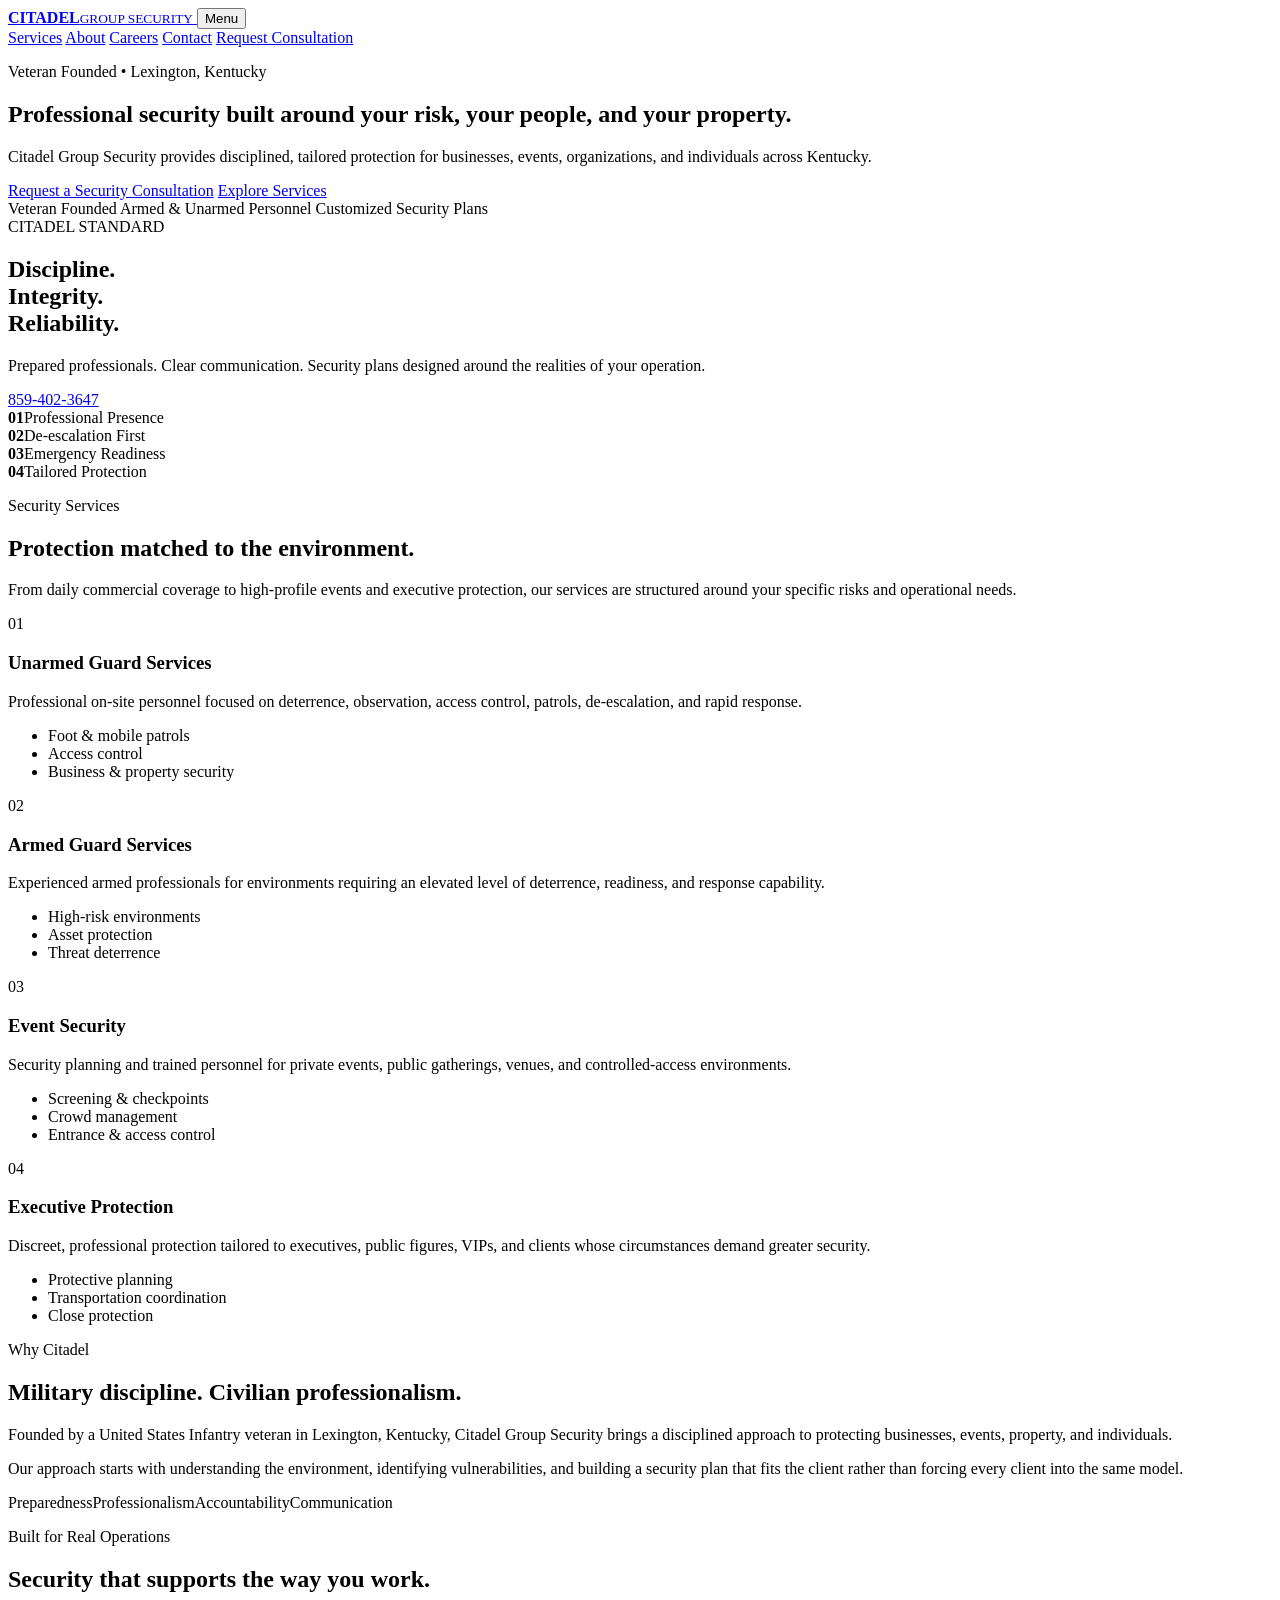
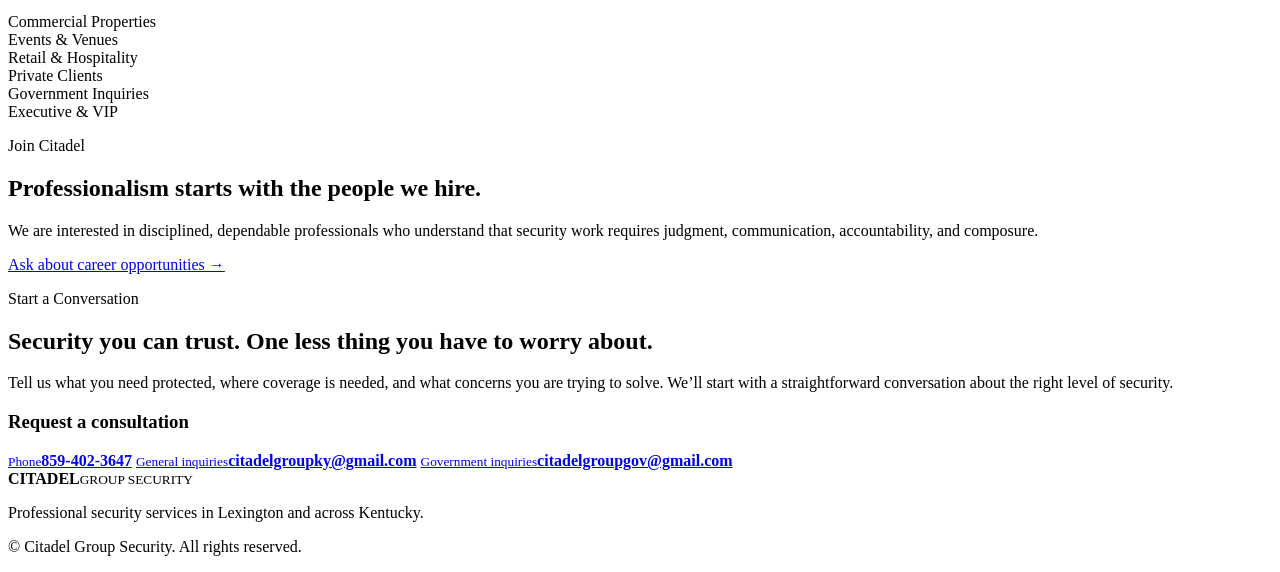
==== index.html @ 5fb5b5ce "Build initial Citadel Group KY homepage" ====
<!doctype html>
<html lang="en">
<head>
  <meta charset="utf-8">
  <meta name="viewport" content="width=device-width, initial-scale=1">
  <meta name="description" content="Citadel Group Security provides professional armed and unarmed security, event security, and executive protection in Lexington and across Kentucky.">
  <title>Citadel Group Security | Professional Security Services in Kentucky</title>
  <link rel="preconnect" href="https://fonts.googleapis.com">
  <link rel="preconnect" href="https://fonts.gstatic.com" crossorigin>
  <link href="https://fonts.googleapis.com/css2?family=Barlow:wght@300;400;500;600;700&family=Barlow+Condensed:wght@500;600;700&display=swap" rel="stylesheet">
  <link rel="stylesheet" href="styles.css">
</head>
<body>
  <header class="site-header" id="top">
    <div class="container header-inner">
      <a class="brand" href="#top" aria-label="Citadel Group Security home">
        <span class="brand-mark" aria-hidden="true"><span></span><span></span><span></span><span></span></span>
        <span class="brand-copy"><strong>CITADEL</strong><small>GROUP SECURITY</small></span>
      </a>
      <button class="menu-toggle" aria-expanded="false" aria-controls="site-nav">Menu</button>
      <nav class="site-nav" id="site-nav" aria-label="Primary navigation">
        <a href="#services">Services</a>
        <a href="#about">About</a>
        <a href="#careers">Careers</a>
        <a href="#contact">Contact</a>
        <a class="nav-cta" href="#consultation">Request Consultation</a>
      </nav>
    </div>
  </header>

  <main>
    <section class="hero">
      <div class="hero-glow"></div>
      <div class="container hero-grid">
        <div class="hero-copy">
          <p class="eyebrow">Veteran Founded • Lexington, Kentucky</p>
          <h1>Professional security built around your risk, your people, and your property.</h1>
          <p class="hero-lead">Citadel Group Security provides disciplined, tailored protection for businesses, events, organizations, and individuals across Kentucky.</p>
          <div class="hero-actions">
            <a class="button button-primary" href="#consultation">Request a Security Consultation</a>
            <a class="button button-secondary" href="#services">Explore Services</a>
          </div>
          <div class="hero-trust" aria-label="Key company qualities">
            <span>Veteran Founded</span>
            <span>Armed &amp; Unarmed Personnel</span>
            <span>Customized Security Plans</span>
          </div>
        </div>
        <aside class="hero-panel" aria-label="Citadel security principles">
          <div class="panel-kicker">CITADEL STANDARD</div>
          <h2>Discipline.<br>Integrity.<br>Reliability.</h2>
          <p>Prepared professionals. Clear communication. Security plans designed around the realities of your operation.</p>
          <a href="tel:+18594023647">859-402-3647</a>
        </aside>
      </div>
    </section>

    <section class="trust-bar" aria-label="Service highlights">
      <div class="container trust-grid">
        <div><strong>01</strong><span>Professional Presence</span></div>
        <div><strong>02</strong><span>De-escalation First</span></div>
        <div><strong>03</strong><span>Emergency Readiness</span></div>
        <div><strong>04</strong><span>Tailored Protection</span></div>
      </div>
    </section>

    <section class="section" id="services">
      <div class="container">
        <div class="section-heading">
          <div><p class="eyebrow">Security Services</p><h2>Protection matched to the environment.</h2></div>
          <p>From daily commercial coverage to high-profile events and executive protection, our services are structured around your specific risks and operational needs.</p>
        </div>
        <div class="service-grid">
          <article class="service-card">
            <span class="service-number">01</span>
            <h3>Unarmed Guard Services</h3>
            <p>Professional on-site personnel focused on deterrence, observation, access control, patrols, de-escalation, and rapid response.</p>
            <ul><li>Foot &amp; mobile patrols</li><li>Access control</li><li>Business &amp; property security</li></ul>
          </article>
          <article class="service-card">
            <span class="service-number">02</span>
            <h3>Armed Guard Services</h3>
            <p>Experienced armed professionals for environments requiring an elevated level of deterrence, readiness, and response capability.</p>
            <ul><li>High-risk environments</li><li>Asset protection</li><li>Threat deterrence</li></ul>
          </article>
          <article class="service-card">
            <span class="service-number">03</span>
            <h3>Event Security</h3>
            <p>Security planning and trained personnel for private events, public gatherings, venues, and controlled-access environments.</p>
            <ul><li>Screening &amp; checkpoints</li><li>Crowd management</li><li>Entrance &amp; access control</li></ul>
          </article>
          <article class="service-card">
            <span class="service-number">04</span>
            <h3>Executive Protection</h3>
            <p>Discreet, professional protection tailored to executives, public figures, VIPs, and clients whose circumstances demand greater security.</p>
            <ul><li>Protective planning</li><li>Transportation coordination</li><li>Close protection</li></ul>
          </article>
        </div>
      </div>
    </section>

    <section class="section section-dark" id="about">
      <div class="container about-grid">
        <div>
          <p class="eyebrow">Why Citadel</p>
          <h2>Military discipline. Civilian professionalism.</h2>
        </div>
        <div class="about-copy">
          <p>Founded by a United States Infantry veteran in Lexington, Kentucky, Citadel Group Security brings a disciplined approach to protecting businesses, events, property, and individuals.</p>
          <p>Our approach starts with understanding the environment, identifying vulnerabilities, and building a security plan that fits the client rather than forcing every client into the same model.</p>
          <div class="principles">
            <span>Preparedness</span><span>Professionalism</span><span>Accountability</span><span>Communication</span>
          </div>
        </div>
      </div>
    </section>

    <section class="section" id="industries">
      <div class="container">
        <div class="section-heading compact">
          <div><p class="eyebrow">Built for Real Operations</p><h2>Security that supports the way you work.</h2></div>
        </div>
        <div class="industry-grid">
          <div>Commercial Properties</div><div>Events &amp; Venues</div><div>Retail &amp; Hospitality</div><div>Private Clients</div><div>Government Inquiries</div><div>Executive &amp; VIP</div>
        </div>
      </div>
    </section>

    <section class="section section-careers" id="careers">
      <div class="container split-panel">
        <div><p class="eyebrow">Join Citadel</p><h2>Professionalism starts with the people we hire.</h2></div>
        <div><p>We are interested in disciplined, dependable professionals who understand that security work requires judgment, communication, accountability, and composure.</p><a class="text-link" href="mailto:citadelgroupky@gmail.com?subject=Citadel%20Group%20Career%20Inquiry">Ask about career opportunities →</a></div>
      </div>
    </section>

    <section class="section consultation" id="consultation">
      <div class="container consultation-grid">
        <div>
          <p class="eyebrow">Start a Conversation</p>
          <h2>Security you can trust. One less thing you have to worry about.</h2>
          <p>Tell us what you need protected, where coverage is needed, and what concerns you are trying to solve. We’ll start with a straightforward conversation about the right level of security.</p>
        </div>
        <div class="contact-card" id="contact">
          <h3>Request a consultation</h3>
          <a href="tel:+18594023647"><small>Phone</small><strong>859-402-3647</strong></a>
          <a href="mailto:citadelgroupky@gmail.com"><small>General inquiries</small><strong>citadelgroupky@gmail.com</strong></a>
          <a href="mailto:citadelgroupgov@gmail.com"><small>Government inquiries</small><strong>citadelgroupgov@gmail.com</strong></a>
        </div>
      </div>
    </section>
  </main>

  <footer class="site-footer">
    <div class="container footer-grid">
      <div class="brand footer-brand">
        <span class="brand-mark" aria-hidden="true"><span></span><span></span><span></span><span></span></span>
        <span class="brand-copy"><strong>CITADEL</strong><small>GROUP SECURITY</small></span>
      </div>
      <p>Professional security services in Lexington and across Kentucky.</p>
      <p>© <span id="year"></span> Citadel Group Security. All rights reserved.</p>
    </div>
  </footer>

  <script src="script.js"></script>
</body>
</html>
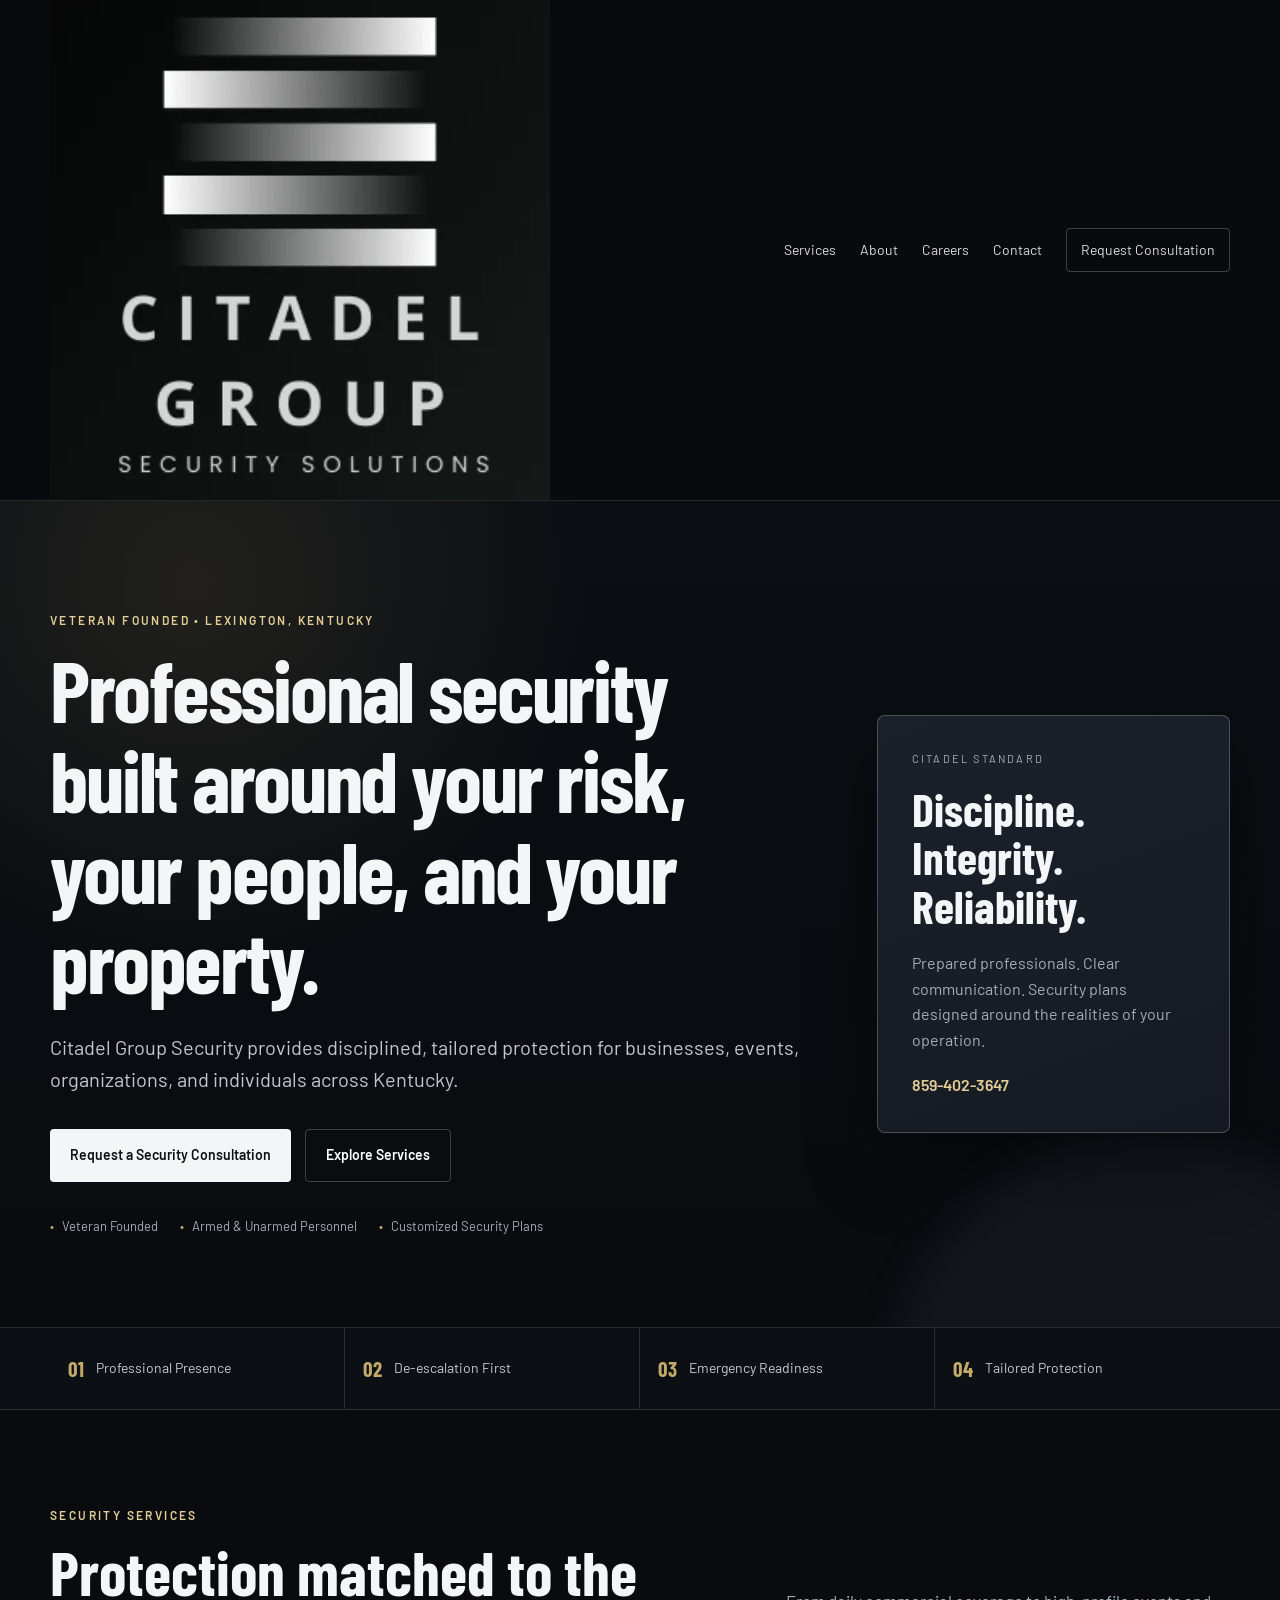
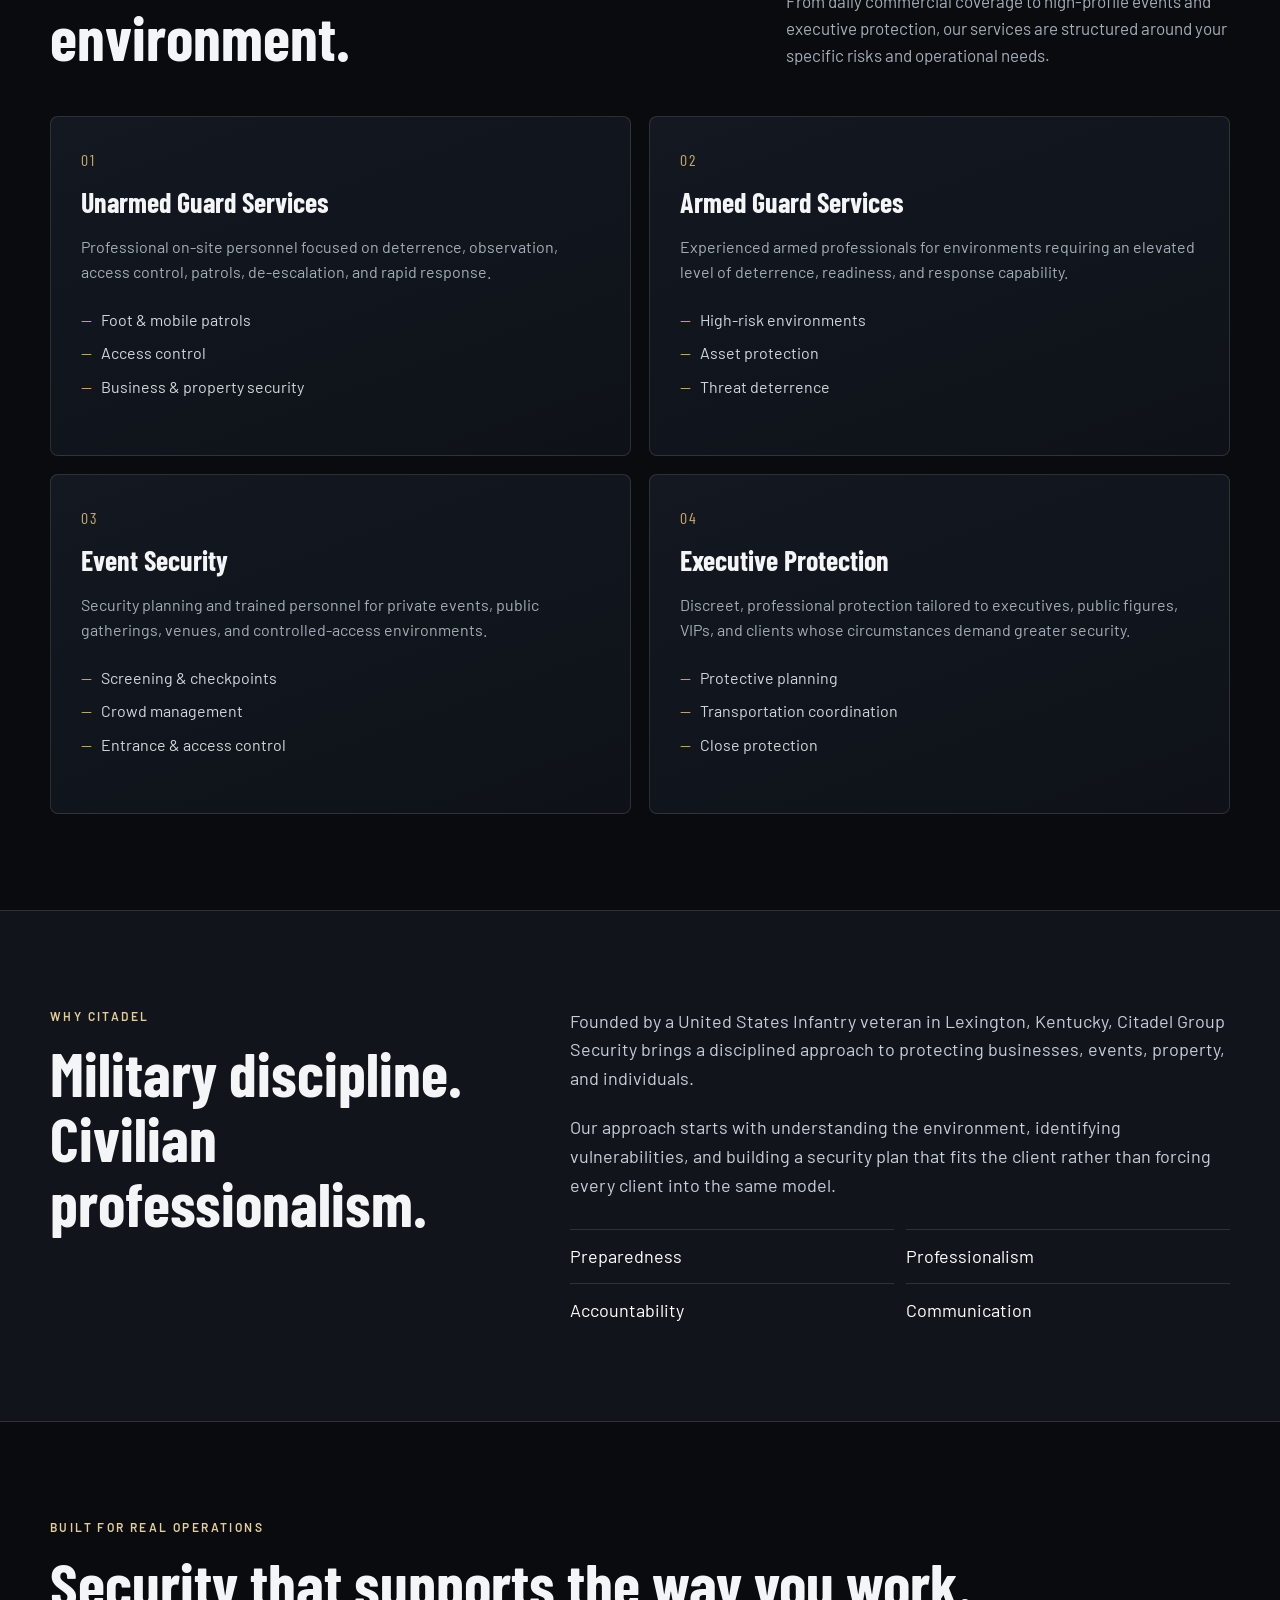
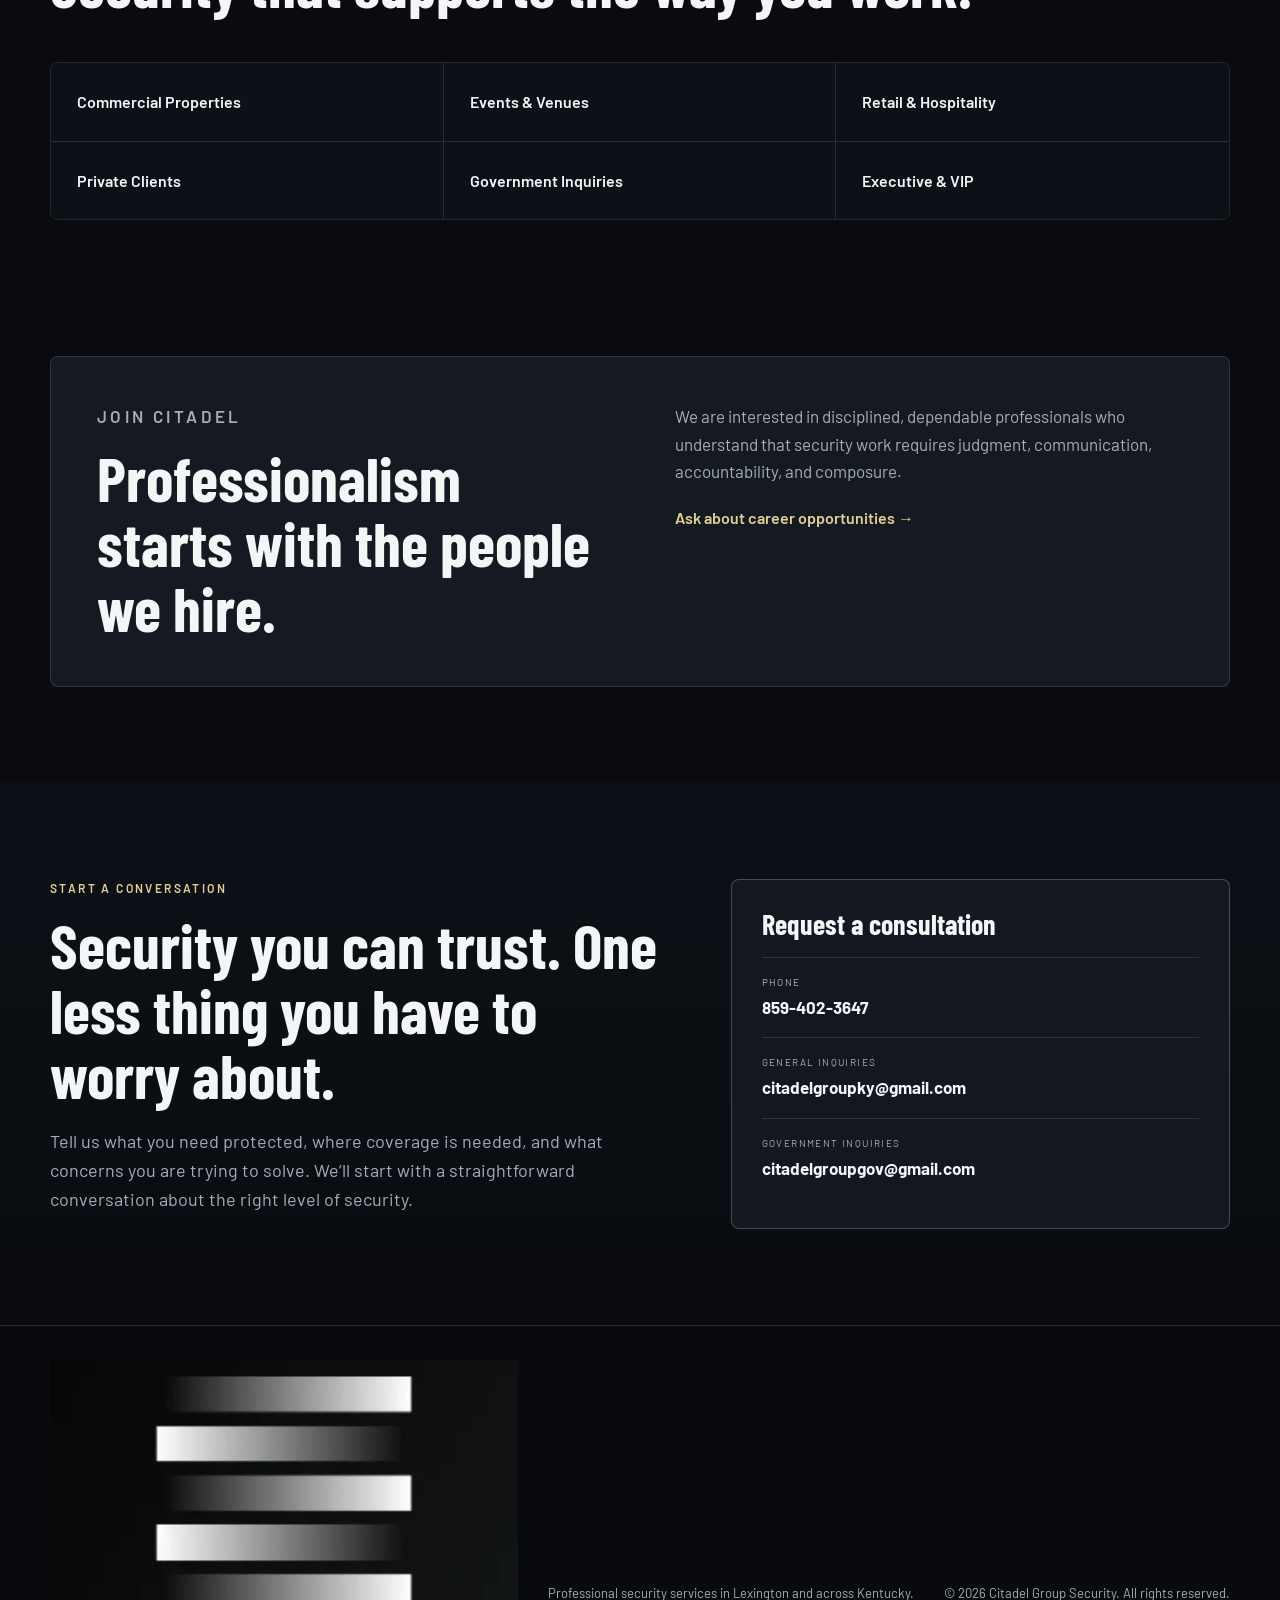
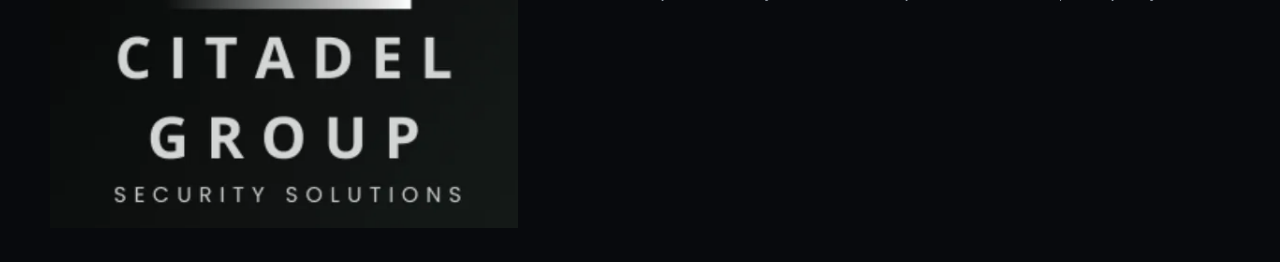
==== commit 5170ab42: "Use official Citadel logo in header and footer" ====
--- a/index.html
+++ b/index.html
@@ -13,9 +13,8 @@
 <body>
   <header class="site-header" id="top">
     <div class="container header-inner">
-      <a class="brand" href="#top" aria-label="Citadel Group Security home">
-        <span class="brand-mark" aria-hidden="true"><span></span><span></span><span></span><span></span></span>
-        <span class="brand-copy"><strong>CITADEL</strong><small>GROUP SECURITY</small></span>
+      <a class="brand brand-logo-link" href="#top" aria-label="Citadel Group Security home">
+        <img class="site-logo" src="assets/citadel-logo.webp" alt="Citadel Group Security Solutions">
       </a>
       <button class="menu-toggle" aria-expanded="false" aria-controls="site-nav">Menu</button>
       <nav class="site-nav" id="site-nav" aria-label="Primary navigation">
@@ -152,10 +151,9 @@
 
   <footer class="site-footer">
     <div class="container footer-grid">
-      <div class="brand footer-brand">
-        <span class="brand-mark" aria-hidden="true"><span></span><span></span><span></span><span></span></span>
-        <span class="brand-copy"><strong>CITADEL</strong><small>GROUP SECURITY</small></span>
-      </div>
+      <a class="footer-logo-link" href="#top" aria-label="Citadel Group Security home">
+        <img class="footer-logo" src="assets/citadel-logo.webp" alt="Citadel Group Security Solutions">
+      </a>
       <p>Professional security services in Lexington and across Kentucky.</p>
       <p>© <span id="year"></span> Citadel Group Security. All rights reserved.</p>
     </div>
--- a/styles.css
+++ b/styles.css
@@ -0,0 +1,65 @@
+:root{
+  --bg:#090b0f;
+  --bg-soft:#11151b;
+  --panel:#151a22;
+  --panel-2:#1b212b;
+  --text:#f3f5f7;
+  --muted:#a5adb8;
+  --line:rgba(255,255,255,.12);
+  --line-strong:rgba(255,255,255,.22);
+  --accent:#c4a96a;
+  --accent-light:#e3cf96;
+  --max:1180px;
+}
+*{box-sizing:border-box;margin:0;padding:0}
+html{scroll-behavior:smooth}
+body{font-family:'Barlow',sans-serif;background:var(--bg);color:var(--text);line-height:1.6}
+a{color:inherit;text-decoration:none}
+img{max-width:100%;display:block}
+.container{width:min(calc(100% - 40px),var(--max));margin:0 auto}
+.site-header{position:sticky;top:0;z-index:50;background:rgba(9,11,15,.9);backdrop-filter:blur(16px);border-bottom:1px solid var(--line)}
+.header-inner{min-height:76px;display:flex;align-items:center;justify-content:space-between;gap:24px}
+.brand{display:inline-flex;align-items:center;gap:13px}
+.brand-mark{display:flex;flex-direction:column;gap:3px;width:28px}
+.brand-mark span{height:3px;background:linear-gradient(90deg,#777,#ddd,#fff,#999);border-radius:999px}
+.brand-mark span:nth-child(2){width:22px}.brand-mark span:nth-child(3){width:16px}.brand-mark span:nth-child(4){width:28px}
+.brand-copy{display:flex;flex-direction:column;line-height:1}
+.brand-copy strong{font-family:'Barlow Condensed',sans-serif;font-size:20px;letter-spacing:.18em}
+.brand-copy small{font-size:9px;letter-spacing:.26em;color:var(--muted);margin-top:5px}
+.site-nav{display:flex;align-items:center;gap:24px;font-size:14px;color:#d7dbe0}
+.site-nav a:hover{color:#fff}.nav-cta{border:1px solid var(--line-strong);padding:10px 14px;border-radius:4px}
+.menu-toggle{display:none;background:none;color:#fff;border:1px solid var(--line);padding:8px 12px;border-radius:4px}
+.hero{position:relative;overflow:hidden;padding:110px 0 90px;background:radial-gradient(circle at 15% 10%,rgba(196,169,106,.12),transparent 30%),linear-gradient(180deg,#0b0e13 0%,#090b0f 100%)}
+.hero-glow{position:absolute;inset:auto -10% -40% auto;width:520px;height:520px;border-radius:50%;background:rgba(110,130,165,.09);filter:blur(20px)}
+.hero-grid{display:grid;grid-template-columns:minmax(0,1.5fr) minmax(300px,.7fr);gap:70px;align-items:center;position:relative}
+.eyebrow{font-size:12px;letter-spacing:.2em;text-transform:uppercase;color:var(--accent-light);font-weight:600;margin-bottom:14px}
+h1,h2,h3{font-family:'Barlow Condensed',sans-serif;line-height:1.05}
+h1{font-size:clamp(48px,7vw,86px);letter-spacing:-.025em;max-width:900px}
+h2{font-size:clamp(38px,5vw,62px)}
+h3{font-size:28px}
+.hero-lead{font-size:20px;color:#c1c7d0;max-width:760px;margin-top:26px}
+.hero-actions{display:flex;flex-wrap:wrap;gap:14px;margin-top:34px}
+.button{display:inline-flex;align-items:center;justify-content:center;padding:14px 20px;border-radius:4px;font-weight:600;font-size:14px}
+.button-primary{background:var(--text);color:#111}.button-primary:hover{background:#fff}
+.button-secondary{border:1px solid var(--line-strong);color:#fff}.button-secondary:hover{background:rgba(255,255,255,.05)}
+.hero-trust{display:flex;flex-wrap:wrap;gap:10px 22px;margin-top:34px;color:var(--muted);font-size:13px}
+.hero-trust span::before{content:'•';color:var(--accent);margin-right:8px}
+.hero-panel{background:linear-gradient(160deg,var(--panel-2),var(--panel));border:1px solid var(--line-strong);padding:34px;border-radius:8px;box-shadow:0 30px 70px rgba(0,0,0,.35)}
+.panel-kicker{font-size:11px;letter-spacing:.2em;color:var(--muted);margin-bottom:18px}
+.hero-panel h2{font-size:46px}.hero-panel p{color:var(--muted);margin:20px 0}.hero-panel a{color:var(--accent-light);font-weight:600}
+.trust-bar{border-top:1px solid var(--line);border-bottom:1px solid var(--line);background:#0c0f14}
+.trust-grid{display:grid;grid-template-columns:repeat(4,1fr)}
+.trust-grid>div{padding:24px 18px;border-right:1px solid var(--line);display:flex;align-items:center;gap:12px}.trust-grid>div:last-child{border-right:0}
+.trust-grid strong{color:var(--accent);font-family:'Barlow Condensed',sans-serif;font-size:21px}.trust-grid span{color:#c4cad1;font-size:14px}
+.section{padding:96px 0}.section-dark{background:var(--bg-soft);border-top:1px solid var(--line);border-bottom:1px solid var(--line)}
+.section-heading{display:grid;grid-template-columns:1.2fr .8fr;gap:70px;align-items:end;margin-bottom:46px}.section-heading>p{color:var(--muted);font-size:17px}.section-heading.compact{grid-template-columns:1fr}
+.service-grid{display:grid;grid-template-columns:repeat(2,1fr);gap:18px}
+.service-card{background:linear-gradient(160deg,#131821,#0e1218);border:1px solid var(--line);border-radius:8px;padding:30px;min-height:340px}
+.service-number{font-family:'Barlow Condensed',sans-serif;color:var(--accent);letter-spacing:.15em}.service-card h3{margin:16px 0}.service-card p{color:var(--muted)}.service-card ul{list-style:none;margin-top:22px;display:grid;gap:8px;color:#d3d7dd}.service-card li::before{content:'—';color:var(--accent);margin-right:9px}
+.about-grid{display:grid;grid-template-columns:.8fr 1.2fr;gap:80px}.about-copy{color:#c8ced6;font-size:18px}.about-copy p+p{margin-top:20px}.principles{display:grid;grid-template-columns:repeat(2,1fr);gap:12px;margin-top:30px}.principles span{border-top:1px solid var(--line);padding-top:12px;color:#fff}
+.industry-grid{display:grid;grid-template-columns:repeat(3,1fr);border:1px solid var(--line);border-radius:8px;overflow:hidden}.industry-grid div{padding:26px;border-right:1px solid var(--line);border-bottom:1px solid var(--line);font-weight:600;background:#0d1117}.industry-grid div:nth-child(3n){border-right:0}.industry-grid div:nth-last-child(-n+3){border-bottom:0}
+.section-careers{padding-top:40px}.split-panel{display:grid;grid-template-columns:1fr 1fr;gap:70px;background:var(--panel);border:1px solid var(--line);padding:46px;border-radius:8px}.split-panel p{color:var(--muted);font-size:17px}.text-link{display:inline-block;margin-top:20px;color:var(--accent-light);font-weight:600}
+.consultation{background:linear-gradient(180deg,#0d1117,#090b0f)}.consultation-grid{display:grid;grid-template-columns:1.1fr .9fr;gap:70px;align-items:start}.consultation-grid>div>p:not(.eyebrow){color:var(--muted);font-size:18px;margin-top:20px}.contact-card{background:#121720;border:1px solid var(--line-strong);border-radius:8px;padding:30px}.contact-card h3{margin-bottom:18px}.contact-card a{display:block;padding:16px 0;border-top:1px solid var(--line)}.contact-card small{display:block;text-transform:uppercase;letter-spacing:.14em;color:var(--muted);font-size:10px}.contact-card strong{display:block;margin-top:4px;font-size:17px}
+.site-footer{border-top:1px solid var(--line);padding:34px 0;background:#080a0d}.footer-grid{display:grid;grid-template-columns:1fr auto auto;gap:30px;align-items:center;color:var(--muted);font-size:13px}
+@media(max-width:900px){.hero-grid,.section-heading,.about-grid,.consultation-grid,.split-panel{grid-template-columns:1fr;gap:36px}.hero{padding-top:80px}.service-grid{grid-template-columns:1fr}.trust-grid{grid-template-columns:repeat(2,1fr)}.trust-grid>div:nth-child(2){border-right:0}.trust-grid>div:nth-child(-n+2){border-bottom:1px solid var(--line)}.industry-grid{grid-template-columns:repeat(2,1fr)}.industry-grid div{border-right:1px solid var(--line)!important;border-bottom:1px solid var(--line)!important}.industry-grid div:nth-child(2n){border-right:0!important}.industry-grid div:nth-last-child(-n+2){border-bottom:0!important}.footer-grid{grid-template-columns:1fr;align-items:start}}
+@media(max-width:760px){.header-inner{min-height:68px}.menu-toggle{display:inline-flex}.site-nav{display:none;position:absolute;top:68px;left:0;right:0;flex-direction:column;align-items:stretch;background:#0b0e13;border-bottom:1px solid var(--line);padding:18px 20px}.site-nav.open{display:flex}.site-nav a{padding:10px 0}.nav-cta{padding:12px!important;text-align:center}.hero{padding:64px 0}.hero-lead{font-size:18px}.hero-panel h2{font-size:40px}.trust-grid{grid-template-columns:1fr}.trust-grid>div{border-right:0!important;border-bottom:1px solid var(--line)!important}.trust-grid>div:last-child{border-bottom:0!important}.industry-grid{grid-template-columns:1fr}.industry-grid div{border-right:0!important;border-bottom:1px solid var(--line)!important}.industry-grid div:last-child{border-bottom:0!important}.principles{grid-template-columns:1fr}.section{padding:74px 0}.split-panel{padding:30px 24px}}
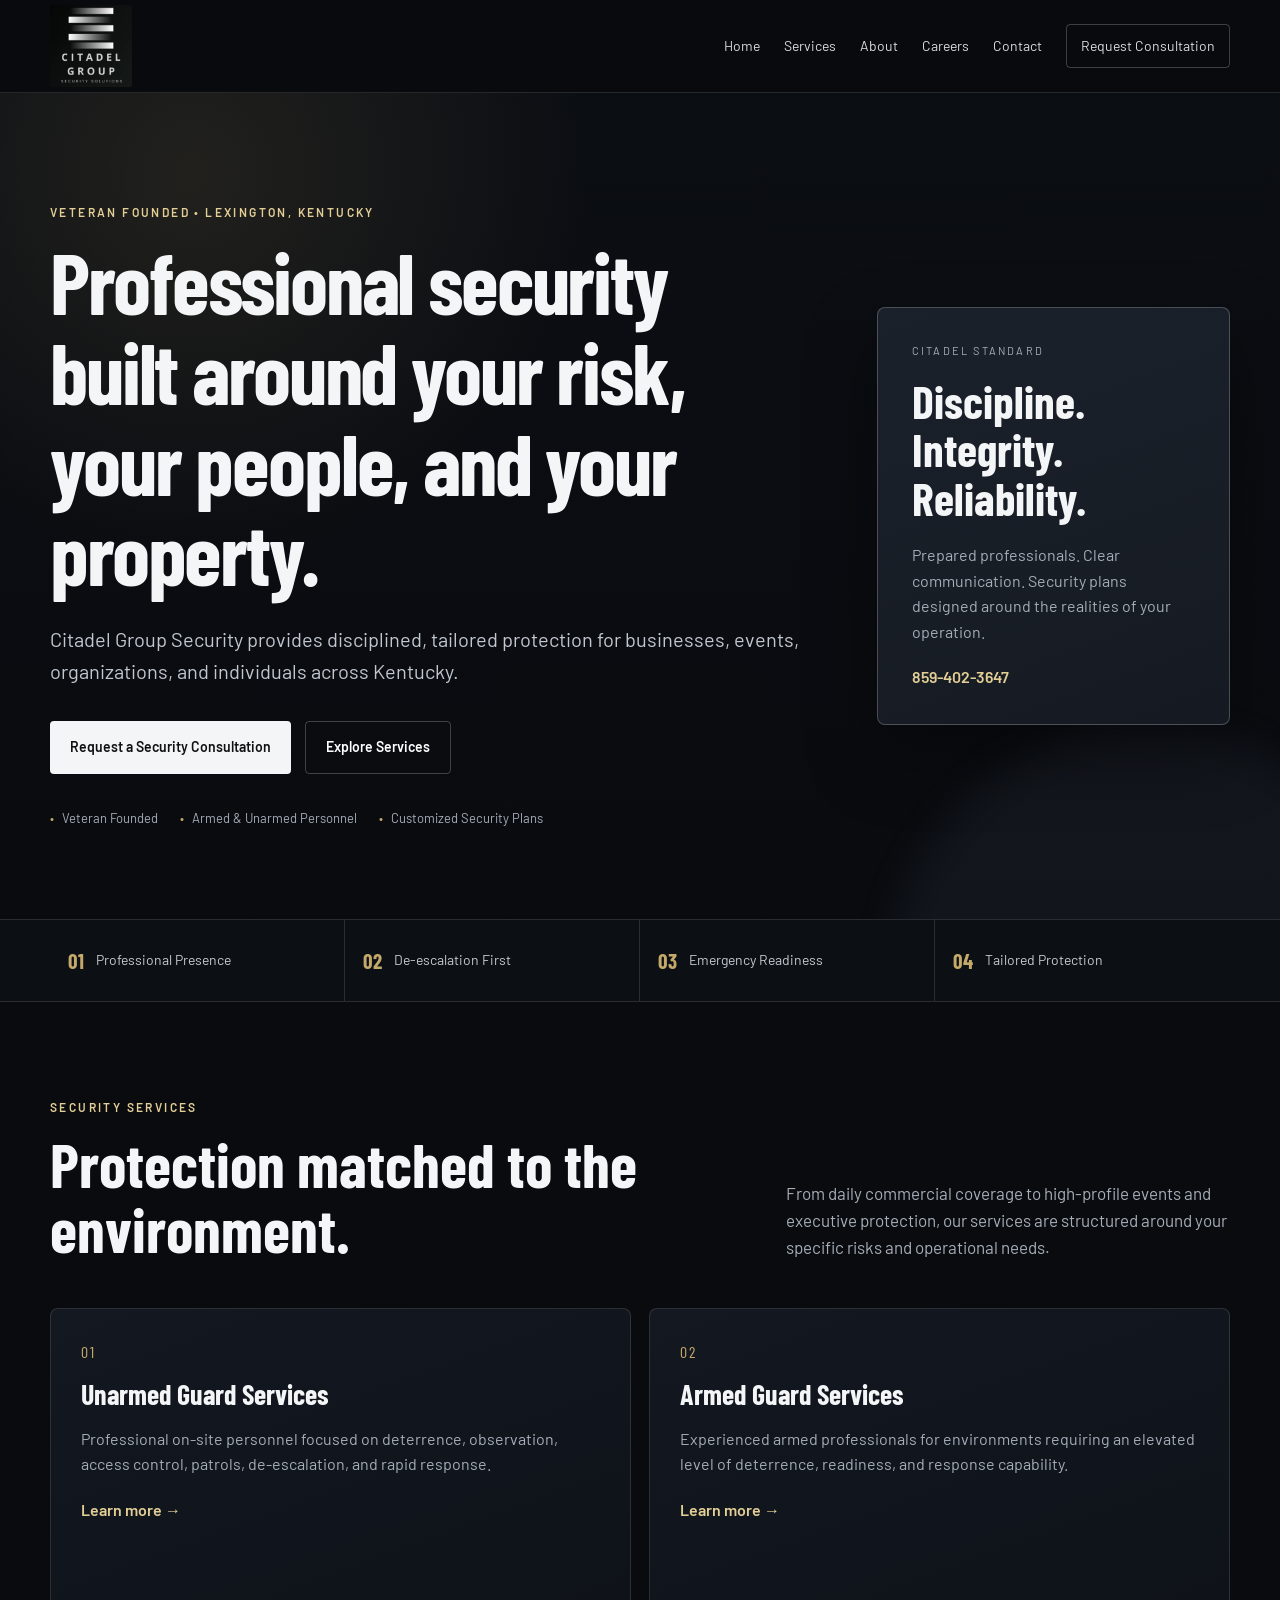
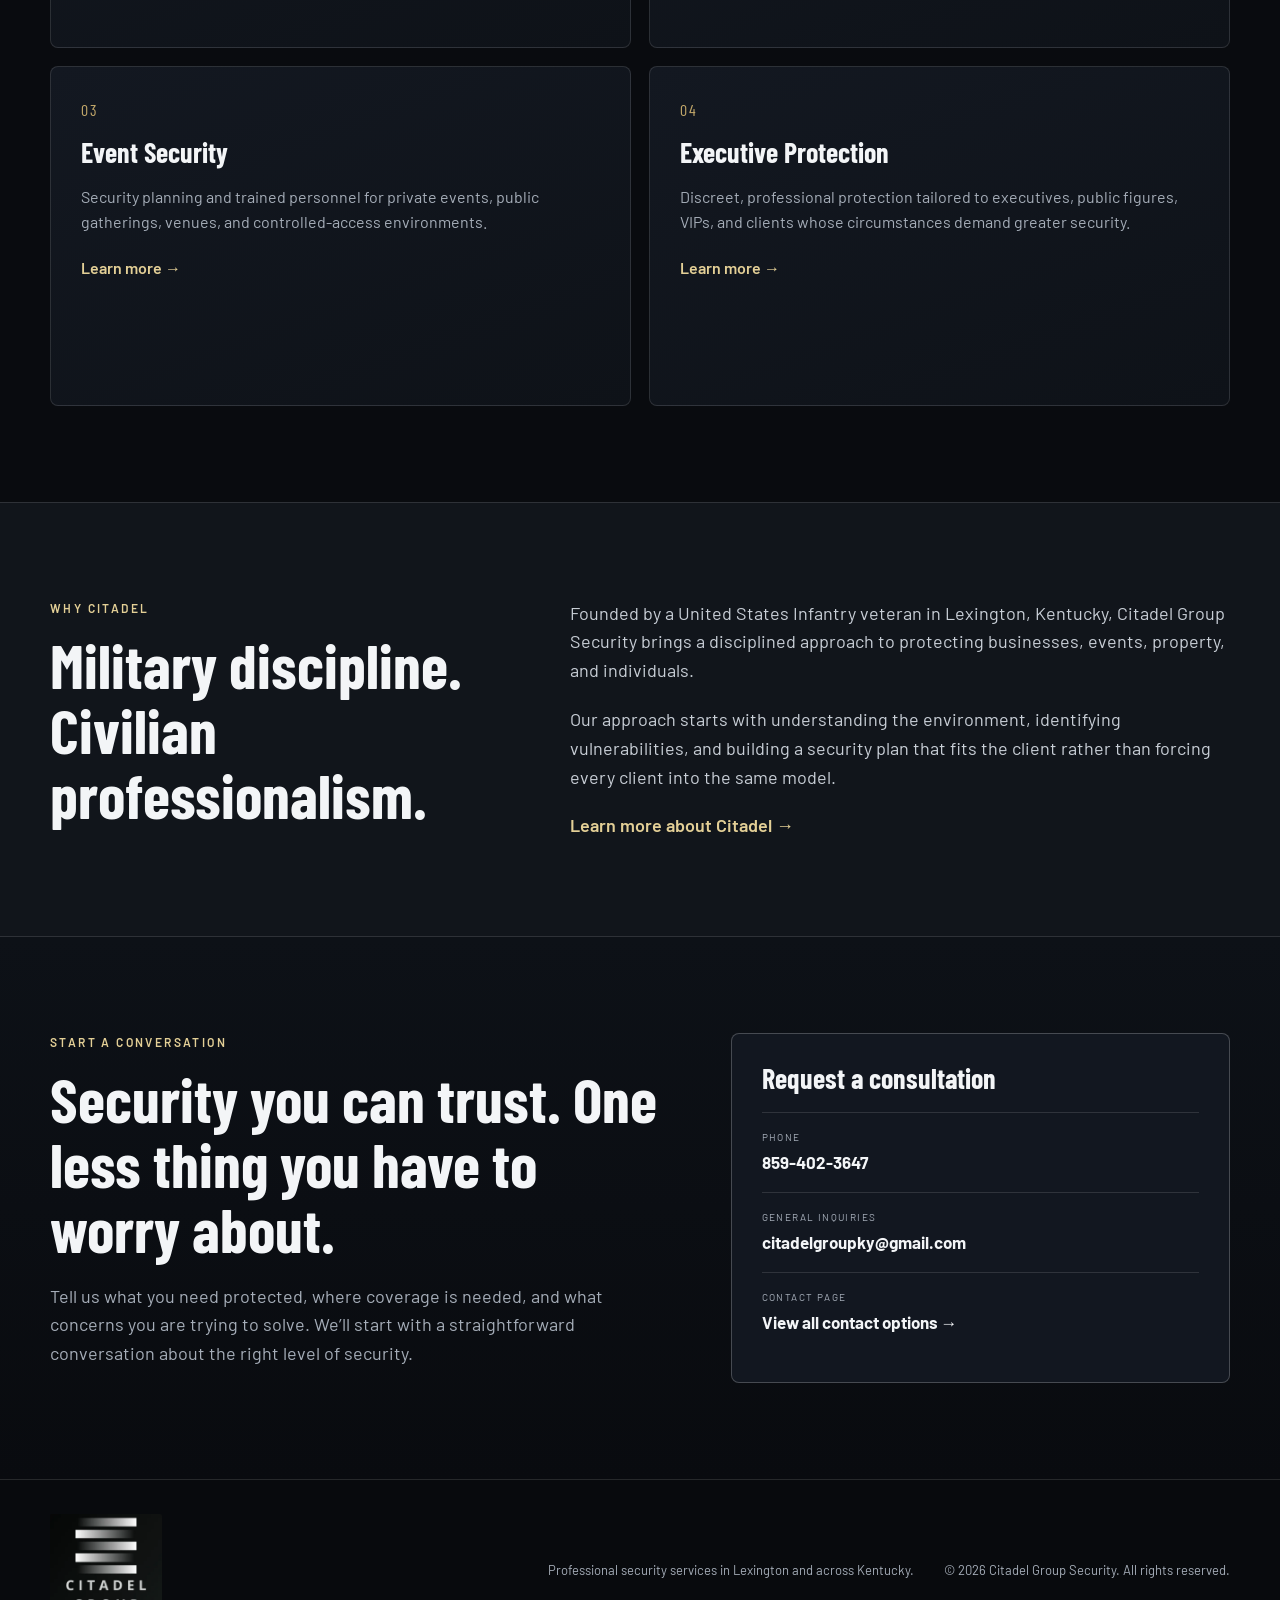
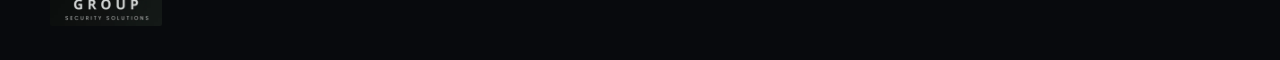
==== commit 39fb39cc: "Convert homepage navigation to multi-page links" ====
--- a/index.html
+++ b/index.html
@@ -13,16 +13,17 @@
 <body>
   <header class="site-header" id="top">
     <div class="container header-inner">
-      <a class="brand brand-logo-link" href="#top" aria-label="Citadel Group Security home">
+      <a class="brand brand-logo-link" href="index.html" aria-label="Citadel Group Security home">
         <img class="site-logo" src="assets/citadel-logo.webp" alt="Citadel Group Security Solutions">
       </a>
       <button class="menu-toggle" aria-expanded="false" aria-controls="site-nav">Menu</button>
       <nav class="site-nav" id="site-nav" aria-label="Primary navigation">
-        <a href="#services">Services</a>
-        <a href="#about">About</a>
-        <a href="#careers">Careers</a>
-        <a href="#contact">Contact</a>
-        <a class="nav-cta" href="#consultation">Request Consultation</a>
+        <a class="active" href="index.html">Home</a>
+        <a href="services.html">Services</a>
+        <a href="about.html">About</a>
+        <a href="careers.html">Careers</a>
+        <a href="contact.html">Contact</a>
+        <a class="nav-cta" href="contact.html">Request Consultation</a>
       </nav>
     </div>
   </header>
@@ -36,8 +37,8 @@
           <h1>Professional security built around your risk, your people, and your property.</h1>
           <p class="hero-lead">Citadel Group Security provides disciplined, tailored protection for businesses, events, organizations, and individuals across Kentucky.</p>
           <div class="hero-actions">
-            <a class="button button-primary" href="#consultation">Request a Security Consultation</a>
-            <a class="button button-secondary" href="#services">Explore Services</a>
+            <a class="button button-primary" href="contact.html">Request a Security Consultation</a>
+            <a class="button button-secondary" href="services.html">Explore Services</a>
           </div>
           <div class="hero-trust" aria-label="Key company qualities">
             <span>Veteran Founded</span>
@@ -63,42 +64,42 @@
       </div>
     </section>
 
-    <section class="section" id="services">
+    <section class="section">
       <div class="container">
         <div class="section-heading">
           <div><p class="eyebrow">Security Services</p><h2>Protection matched to the environment.</h2></div>
           <p>From daily commercial coverage to high-profile events and executive protection, our services are structured around your specific risks and operational needs.</p>
         </div>
         <div class="service-grid">
-          <article class="service-card">
+          <a class="service-card card-link" href="unarmed-security.html">
             <span class="service-number">01</span>
             <h3>Unarmed Guard Services</h3>
             <p>Professional on-site personnel focused on deterrence, observation, access control, patrols, de-escalation, and rapid response.</p>
-            <ul><li>Foot &amp; mobile patrols</li><li>Access control</li><li>Business &amp; property security</li></ul>
-          </article>
-          <article class="service-card">
+            <span class="text-link">Learn more →</span>
+          </a>
+          <a class="service-card card-link" href="armed-security.html">
             <span class="service-number">02</span>
             <h3>Armed Guard Services</h3>
             <p>Experienced armed professionals for environments requiring an elevated level of deterrence, readiness, and response capability.</p>
-            <ul><li>High-risk environments</li><li>Asset protection</li><li>Threat deterrence</li></ul>
-          </article>
-          <article class="service-card">
+            <span class="text-link">Learn more →</span>
+          </a>
+          <a class="service-card card-link" href="event-security.html">
             <span class="service-number">03</span>
             <h3>Event Security</h3>
             <p>Security planning and trained personnel for private events, public gatherings, venues, and controlled-access environments.</p>
-            <ul><li>Screening &amp; checkpoints</li><li>Crowd management</li><li>Entrance &amp; access control</li></ul>
-          </article>
-          <article class="service-card">
+            <span class="text-link">Learn more →</span>
+          </a>
+          <a class="service-card card-link" href="executive-protection.html">
             <span class="service-number">04</span>
             <h3>Executive Protection</h3>
             <p>Discreet, professional protection tailored to executives, public figures, VIPs, and clients whose circumstances demand greater security.</p>
-            <ul><li>Protective planning</li><li>Transportation coordination</li><li>Close protection</li></ul>
-          </article>
+            <span class="text-link">Learn more →</span>
+          </a>
         </div>
       </div>
     </section>
 
-    <section class="section section-dark" id="about">
+    <section class="section section-dark">
       <div class="container about-grid">
         <div>
           <p class="eyebrow">Why Citadel</p>
@@ -107,43 +108,23 @@
         <div class="about-copy">
           <p>Founded by a United States Infantry veteran in Lexington, Kentucky, Citadel Group Security brings a disciplined approach to protecting businesses, events, property, and individuals.</p>
           <p>Our approach starts with understanding the environment, identifying vulnerabilities, and building a security plan that fits the client rather than forcing every client into the same model.</p>
-          <div class="principles">
-            <span>Preparedness</span><span>Professionalism</span><span>Accountability</span><span>Communication</span>
-          </div>
+          <a class="text-link" href="about.html">Learn more about Citadel →</a>
         </div>
       </div>
     </section>
 
-    <section class="section" id="industries">
-      <div class="container">
-        <div class="section-heading compact">
-          <div><p class="eyebrow">Built for Real Operations</p><h2>Security that supports the way you work.</h2></div>
-        </div>
-        <div class="industry-grid">
-          <div>Commercial Properties</div><div>Events &amp; Venues</div><div>Retail &amp; Hospitality</div><div>Private Clients</div><div>Government Inquiries</div><div>Executive &amp; VIP</div>
-        </div>
-      </div>
-    </section>
-
-    <section class="section section-careers" id="careers">
-      <div class="container split-panel">
-        <div><p class="eyebrow">Join Citadel</p><h2>Professionalism starts with the people we hire.</h2></div>
-        <div><p>We are interested in disciplined, dependable professionals who understand that security work requires judgment, communication, accountability, and composure.</p><a class="text-link" href="mailto:citadelgroupky@gmail.com?subject=Citadel%20Group%20Career%20Inquiry">Ask about career opportunities →</a></div>
-      </div>
-    </section>
-
-    <section class="section consultation" id="consultation">
+    <section class="section consultation">
       <div class="container consultation-grid">
         <div>
           <p class="eyebrow">Start a Conversation</p>
           <h2>Security you can trust. One less thing you have to worry about.</h2>
           <p>Tell us what you need protected, where coverage is needed, and what concerns you are trying to solve. We’ll start with a straightforward conversation about the right level of security.</p>
         </div>
-        <div class="contact-card" id="contact">
+        <div class="contact-card">
           <h3>Request a consultation</h3>
           <a href="tel:+18594023647"><small>Phone</small><strong>859-402-3647</strong></a>
           <a href="mailto:citadelgroupky@gmail.com"><small>General inquiries</small><strong>citadelgroupky@gmail.com</strong></a>
-          <a href="mailto:citadelgroupgov@gmail.com"><small>Government inquiries</small><strong>citadelgroupgov@gmail.com</strong></a>
+          <a href="contact.html"><small>Contact page</small><strong>View all contact options →</strong></a>
         </div>
       </div>
     </section>
@@ -151,7 +132,7 @@
 
   <footer class="site-footer">
     <div class="container footer-grid">
-      <a class="footer-logo-link" href="#top" aria-label="Citadel Group Security home">
+      <a class="footer-logo-link" href="index.html" aria-label="Citadel Group Security home">
         <img class="footer-logo" src="assets/citadel-logo.webp" alt="Citadel Group Security Solutions">
       </a>
       <p>Professional security services in Lexington and across Kentucky.</p>
--- a/styles.css
+++ b/styles.css
@@ -18,7 +18,7 @@
 img{max-width:100%;display:block}
 .container{width:min(calc(100% - 40px),var(--max));margin:0 auto}
 .site-header{position:sticky;top:0;z-index:50;background:rgba(9,11,15,.9);backdrop-filter:blur(16px);border-bottom:1px solid var(--line)}
-.header-inner{min-height:76px;display:flex;align-items:center;justify-content:space-between;gap:24px}
+.header-inner{min-height:92px;display:flex;align-items:center;justify-content:space-between;gap:24px}
 .brand{display:inline-flex;align-items:center;gap:13px}
 .brand-mark{display:flex;flex-direction:column;gap:3px;width:28px}
 .brand-mark span{height:3px;background:linear-gradient(90deg,#777,#ddd,#fff,#999);border-radius:999px}
@@ -26,6 +26,8 @@
 .brand-copy{display:flex;flex-direction:column;line-height:1}
 .brand-copy strong{font-family:'Barlow Condensed',sans-serif;font-size:20px;letter-spacing:.18em}
 .brand-copy small{font-size:9px;letter-spacing:.26em;color:var(--muted);margin-top:5px}
+.brand-logo-link{display:flex;align-items:center;flex:0 0 auto}
+.site-logo{width:82px;height:82px;object-fit:contain;border-radius:2px}
 .site-nav{display:flex;align-items:center;gap:24px;font-size:14px;color:#d7dbe0}
 .site-nav a:hover{color:#fff}.nav-cta{border:1px solid var(--line-strong);padding:10px 14px;border-radius:4px}
 .menu-toggle{display:none;background:none;color:#fff;border:1px solid var(--line);padding:8px 12px;border-radius:4px}
@@ -61,5 +63,6 @@
 .section-careers{padding-top:40px}.split-panel{display:grid;grid-template-columns:1fr 1fr;gap:70px;background:var(--panel);border:1px solid var(--line);padding:46px;border-radius:8px}.split-panel p{color:var(--muted);font-size:17px}.text-link{display:inline-block;margin-top:20px;color:var(--accent-light);font-weight:600}
 .consultation{background:linear-gradient(180deg,#0d1117,#090b0f)}.consultation-grid{display:grid;grid-template-columns:1.1fr .9fr;gap:70px;align-items:start}.consultation-grid>div>p:not(.eyebrow){color:var(--muted);font-size:18px;margin-top:20px}.contact-card{background:#121720;border:1px solid var(--line-strong);border-radius:8px;padding:30px}.contact-card h3{margin-bottom:18px}.contact-card a{display:block;padding:16px 0;border-top:1px solid var(--line)}.contact-card small{display:block;text-transform:uppercase;letter-spacing:.14em;color:var(--muted);font-size:10px}.contact-card strong{display:block;margin-top:4px;font-size:17px}
 .site-footer{border-top:1px solid var(--line);padding:34px 0;background:#080a0d}.footer-grid{display:grid;grid-template-columns:1fr auto auto;gap:30px;align-items:center;color:var(--muted);font-size:13px}
+.footer-logo-link{display:inline-flex;align-items:center;width:max-content}.footer-logo{width:112px;height:112px;object-fit:contain;border-radius:2px}
 @media(max-width:900px){.hero-grid,.section-heading,.about-grid,.consultation-grid,.split-panel{grid-template-columns:1fr;gap:36px}.hero{padding-top:80px}.service-grid{grid-template-columns:1fr}.trust-grid{grid-template-columns:repeat(2,1fr)}.trust-grid>div:nth-child(2){border-right:0}.trust-grid>div:nth-child(-n+2){border-bottom:1px solid var(--line)}.industry-grid{grid-template-columns:repeat(2,1fr)}.industry-grid div{border-right:1px solid var(--line)!important;border-bottom:1px solid var(--line)!important}.industry-grid div:nth-child(2n){border-right:0!important}.industry-grid div:nth-last-child(-n+2){border-bottom:0!important}.footer-grid{grid-template-columns:1fr;align-items:start}}
-@media(max-width:760px){.header-inner{min-height:68px}.menu-toggle{display:inline-flex}.site-nav{display:none;position:absolute;top:68px;left:0;right:0;flex-direction:column;align-items:stretch;background:#0b0e13;border-bottom:1px solid var(--line);padding:18px 20px}.site-nav.open{display:flex}.site-nav a{padding:10px 0}.nav-cta{padding:12px!important;text-align:center}.hero{padding:64px 0}.hero-lead{font-size:18px}.hero-panel h2{font-size:40px}.trust-grid{grid-template-columns:1fr}.trust-grid>div{border-right:0!important;border-bottom:1px solid var(--line)!important}.trust-grid>div:last-child{border-bottom:0!important}.industry-grid{grid-template-columns:1fr}.industry-grid div{border-right:0!important;border-bottom:1px solid var(--line)!important}.industry-grid div:last-child{border-bottom:0!important}.principles{grid-template-columns:1fr}.section{padding:74px 0}.split-panel{padding:30px 24px}}
+@media(max-width:760px){.header-inner{min-height:76px}.site-logo{width:66px;height:66px}.menu-toggle{display:inline-flex}.site-nav{display:none;position:absolute;top:76px;left:0;right:0;flex-direction:column;align-items:stretch;background:#0b0e13;border-bottom:1px solid var(--line);padding:18px 20px}.site-nav.open{display:flex}.site-nav a{padding:10px 0}.nav-cta{padding:12px!important;text-align:center}.hero{padding:64px 0}.hero-lead{font-size:18px}.hero-panel h2{font-size:40px}.trust-grid{grid-template-columns:1fr}.trust-grid>div{border-right:0!important;border-bottom:1px solid var(--line)!important}.trust-grid>div:last-child{border-bottom:0!important}.industry-grid{grid-template-columns:1fr}.industry-grid div{border-right:0!important;border-bottom:1px solid var(--line)!important}.industry-grid div:last-child{border-bottom:0!important}.principles{grid-template-columns:1fr}.section{padding:74px 0}.split-panel{padding:30px 24px}.footer-logo{width:96px;height:96px}}
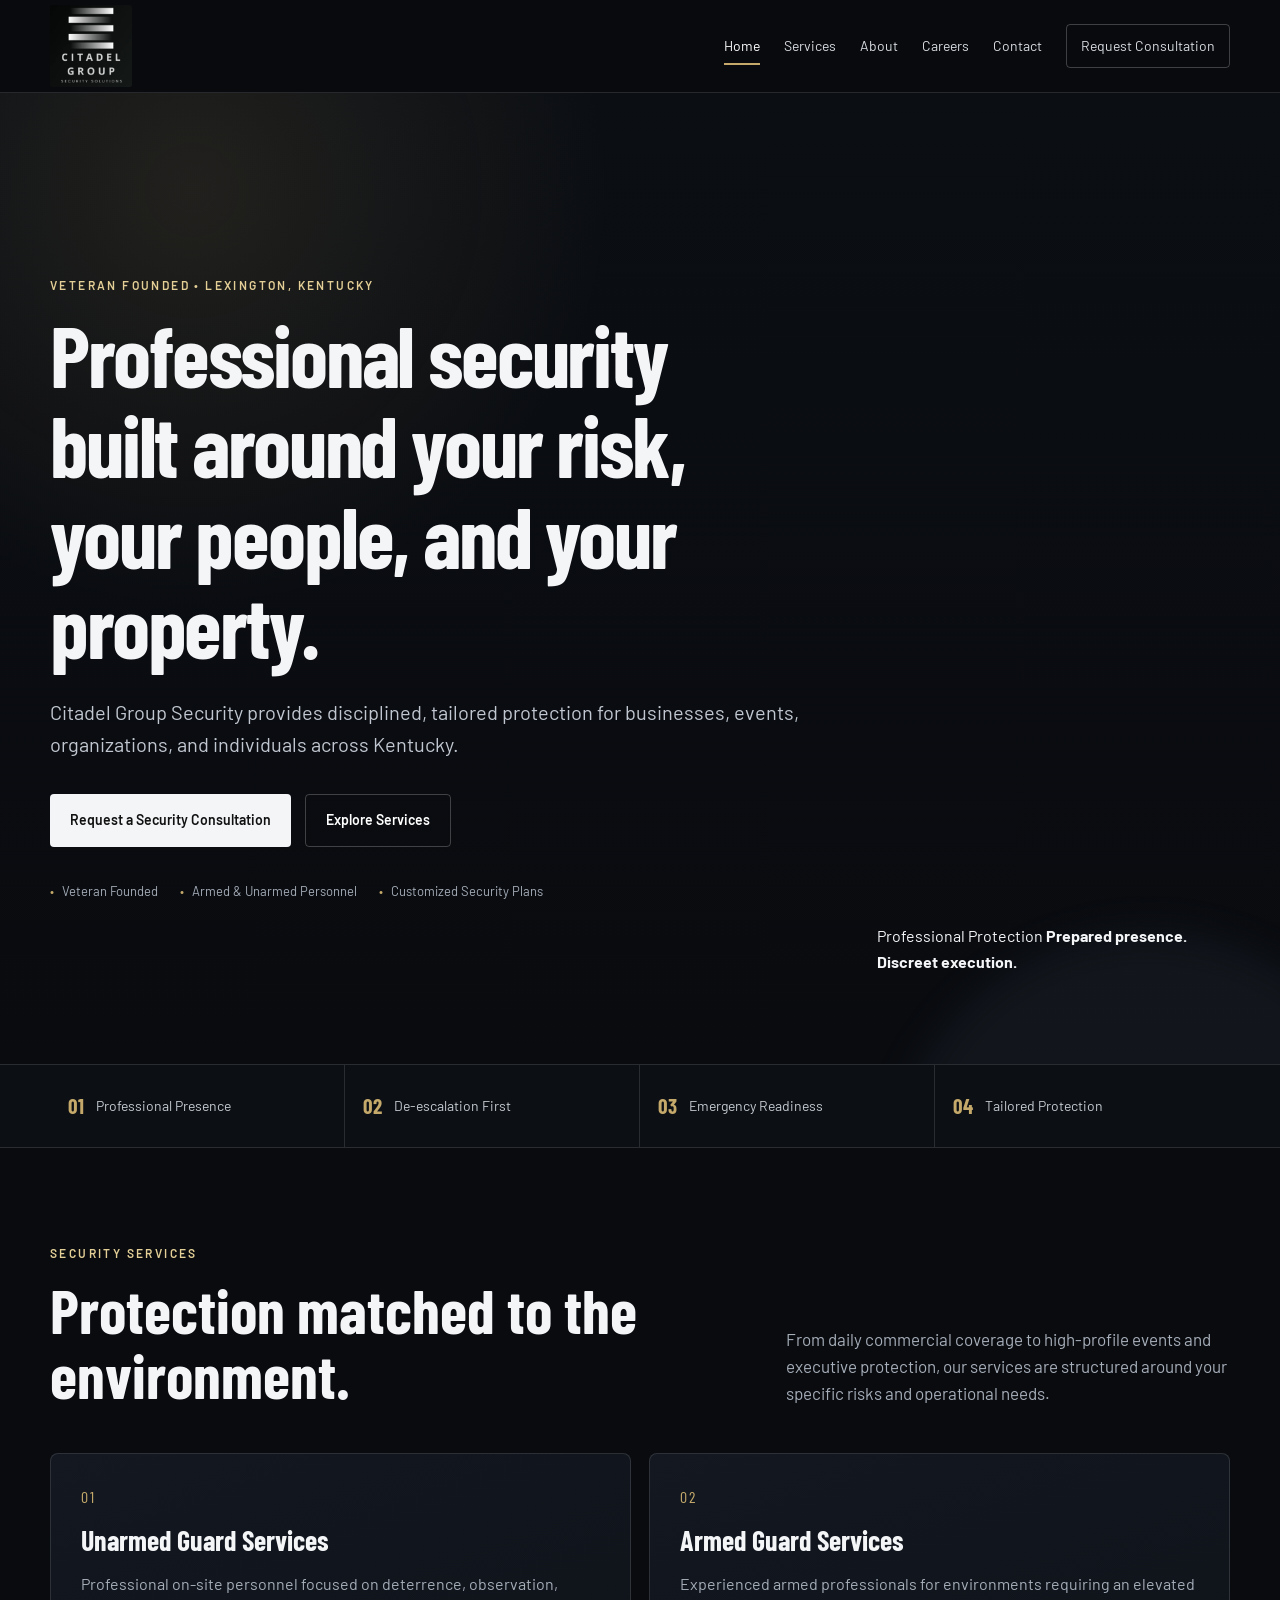
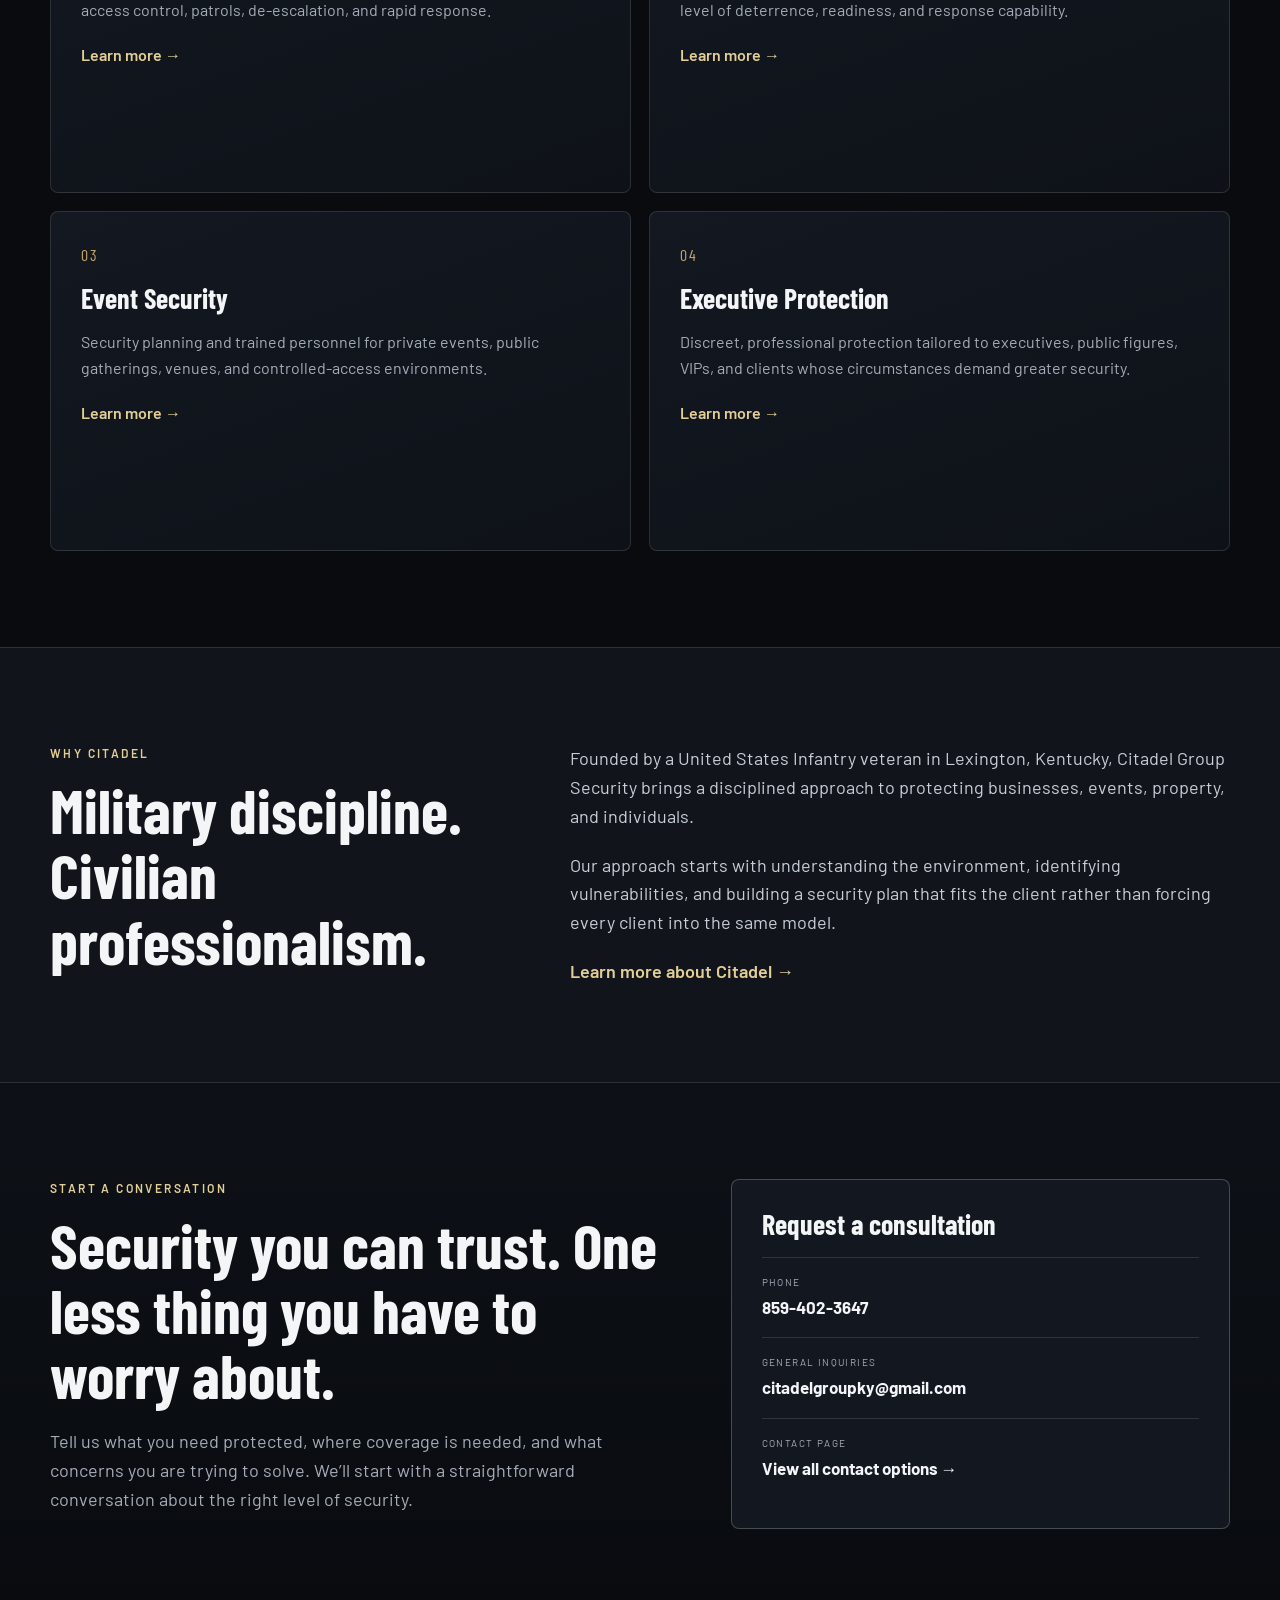
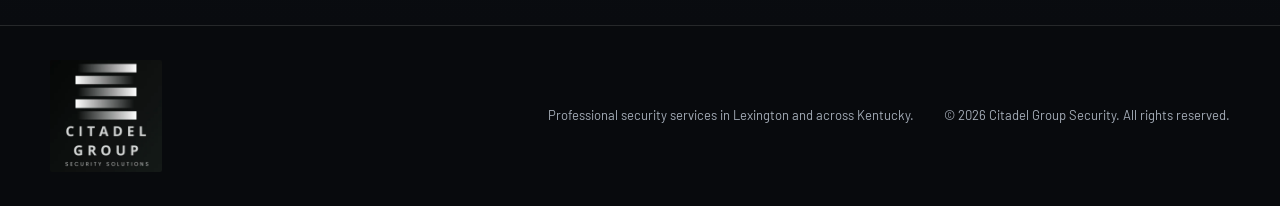
==== commit 53c7255c: "Add operational hero photography" ====
--- a/index.html
+++ b/index.html
@@ -46,12 +46,13 @@
             <span>Customized Security Plans</span>
           </div>
         </div>
-        <aside class="hero-panel" aria-label="Citadel security principles">
-          <div class="panel-kicker">CITADEL STANDARD</div>
-          <h2>Discipline.<br>Integrity.<br>Reliability.</h2>
-          <p>Prepared professionals. Clear communication. Security plans designed around the realities of your operation.</p>
-          <a href="tel:+18594023647">859-402-3647</a>
-        </aside>
+        <figure class="hero-media">
+          <img class="hero-photo" src="assets/home-hero.webp" alt="Professional suit security team supporting a nighttime executive arrival" width="1280" height="720" fetchpriority="high">
+          <figcaption class="hero-media-caption">
+            <span>Professional Protection</span>
+            <strong>Prepared presence. Discreet execution.</strong>
+          </figcaption>
+        </figure>
       </div>
     </section>
 
--- a/styles.css
+++ b/styles.css
@@ -17,23 +17,23 @@
 a{color:inherit;text-decoration:none}
 img{max-width:100%;display:block}
 .container{width:min(calc(100% - 40px),var(--max));margin:0 auto}
-.site-header{position:sticky;top:0;z-index:50;background:rgba(9,11,15,.9);backdrop-filter:blur(16px);border-bottom:1px solid var(--line)}
+.site-header{position:sticky;top:0;z-index:50;background:rgba(9,11,15,.92);backdrop-filter:blur(16px);border-bottom:1px solid var(--line)}
 .header-inner{min-height:92px;display:flex;align-items:center;justify-content:space-between;gap:24px}
 .brand{display:inline-flex;align-items:center;gap:13px}
-.brand-mark{display:flex;flex-direction:column;gap:3px;width:28px}
-.brand-mark span{height:3px;background:linear-gradient(90deg,#777,#ddd,#fff,#999);border-radius:999px}
-.brand-mark span:nth-child(2){width:22px}.brand-mark span:nth-child(3){width:16px}.brand-mark span:nth-child(4){width:28px}
-.brand-copy{display:flex;flex-direction:column;line-height:1}
-.brand-copy strong{font-family:'Barlow Condensed',sans-serif;font-size:20px;letter-spacing:.18em}
-.brand-copy small{font-size:9px;letter-spacing:.26em;color:var(--muted);margin-top:5px}
 .brand-logo-link{display:flex;align-items:center;flex:0 0 auto}
 .site-logo{width:82px;height:82px;object-fit:contain;border-radius:2px}
 .site-nav{display:flex;align-items:center;gap:24px;font-size:14px;color:#d7dbe0}
-.site-nav a:hover{color:#fff}.nav-cta{border:1px solid var(--line-strong);padding:10px 14px;border-radius:4px}
+.site-nav a{position:relative}
+.site-nav a:hover{color:#fff}
+.site-nav a.active{color:#fff}
+.site-nav a.active:not(.nav-cta)::after{content:'';position:absolute;left:0;right:0;bottom:-8px;height:2px;background:var(--accent)}
+.nav-cta{border:1px solid var(--line-strong);padding:10px 14px;border-radius:4px}
 .menu-toggle{display:none;background:none;color:#fff;border:1px solid var(--line);padding:8px 12px;border-radius:4px}
 .hero{position:relative;overflow:hidden;padding:110px 0 90px;background:radial-gradient(circle at 15% 10%,rgba(196,169,106,.12),transparent 30%),linear-gradient(180deg,#0b0e13 0%,#090b0f 100%)}
 .hero-glow{position:absolute;inset:auto -10% -40% auto;width:520px;height:520px;border-radius:50%;background:rgba(110,130,165,.09);filter:blur(20px)}
 .hero-grid{display:grid;grid-template-columns:minmax(0,1.5fr) minmax(300px,.7fr);gap:70px;align-items:center;position:relative}
+.page-hero{padding:92px 0 72px;background:radial-gradient(circle at 15% 10%,rgba(196,169,106,.1),transparent 32%),linear-gradient(180deg,#0b0e13 0%,#090b0f 100%);border-bottom:1px solid var(--line)}
+.page-hero h1{max-width:980px}
 .eyebrow{font-size:12px;letter-spacing:.2em;text-transform:uppercase;color:var(--accent-light);font-weight:600;margin-bottom:14px}
 h1,h2,h3{font-family:'Barlow Condensed',sans-serif;line-height:1.05}
 h1{font-size:clamp(48px,7vw,86px);letter-spacing:-.025em;max-width:900px}
@@ -41,9 +41,10 @@
 h3{font-size:28px}
 .hero-lead{font-size:20px;color:#c1c7d0;max-width:760px;margin-top:26px}
 .hero-actions{display:flex;flex-wrap:wrap;gap:14px;margin-top:34px}
-.button{display:inline-flex;align-items:center;justify-content:center;padding:14px 20px;border-radius:4px;font-weight:600;font-size:14px}
+.button{display:inline-flex;align-items:center;justify-content:center;padding:14px 20px;border-radius:4px;font-weight:600;font-size:14px;margin-top:22px}
 .button-primary{background:var(--text);color:#111}.button-primary:hover{background:#fff}
 .button-secondary{border:1px solid var(--line-strong);color:#fff}.button-secondary:hover{background:rgba(255,255,255,.05)}
+.hero-actions .button{margin-top:0}
 .hero-trust{display:flex;flex-wrap:wrap;gap:10px 22px;margin-top:34px;color:var(--muted);font-size:13px}
 .hero-trust span::before{content:'•';color:var(--accent);margin-right:8px}
 .hero-panel{background:linear-gradient(160deg,var(--panel-2),var(--panel));border:1px solid var(--line-strong);padding:34px;border-radius:8px;box-shadow:0 30px 70px rgba(0,0,0,.35)}
@@ -56,13 +57,14 @@
 .section{padding:96px 0}.section-dark{background:var(--bg-soft);border-top:1px solid var(--line);border-bottom:1px solid var(--line)}
 .section-heading{display:grid;grid-template-columns:1.2fr .8fr;gap:70px;align-items:end;margin-bottom:46px}.section-heading>p{color:var(--muted);font-size:17px}.section-heading.compact{grid-template-columns:1fr}
 .service-grid{display:grid;grid-template-columns:repeat(2,1fr);gap:18px}
-.service-card{background:linear-gradient(160deg,#131821,#0e1218);border:1px solid var(--line);border-radius:8px;padding:30px;min-height:340px}
+.service-card{background:linear-gradient(160deg,#131821,#0e1218);border:1px solid var(--line);border-radius:8px;padding:30px;min-height:340px;transition:transform .18s ease,border-color .18s ease,background .18s ease}
+.card-link:hover{transform:translateY(-3px);border-color:var(--line-strong);background:linear-gradient(160deg,#171d27,#10151c)}
 .service-number{font-family:'Barlow Condensed',sans-serif;color:var(--accent);letter-spacing:.15em}.service-card h3{margin:16px 0}.service-card p{color:var(--muted)}.service-card ul{list-style:none;margin-top:22px;display:grid;gap:8px;color:#d3d7dd}.service-card li::before{content:'—';color:var(--accent);margin-right:9px}
 .about-grid{display:grid;grid-template-columns:.8fr 1.2fr;gap:80px}.about-copy{color:#c8ced6;font-size:18px}.about-copy p+p{margin-top:20px}.principles{display:grid;grid-template-columns:repeat(2,1fr);gap:12px;margin-top:30px}.principles span{border-top:1px solid var(--line);padding-top:12px;color:#fff}
 .industry-grid{display:grid;grid-template-columns:repeat(3,1fr);border:1px solid var(--line);border-radius:8px;overflow:hidden}.industry-grid div{padding:26px;border-right:1px solid var(--line);border-bottom:1px solid var(--line);font-weight:600;background:#0d1117}.industry-grid div:nth-child(3n){border-right:0}.industry-grid div:nth-last-child(-n+3){border-bottom:0}
 .section-careers{padding-top:40px}.split-panel{display:grid;grid-template-columns:1fr 1fr;gap:70px;background:var(--panel);border:1px solid var(--line);padding:46px;border-radius:8px}.split-panel p{color:var(--muted);font-size:17px}.text-link{display:inline-block;margin-top:20px;color:var(--accent-light);font-weight:600}
-.consultation{background:linear-gradient(180deg,#0d1117,#090b0f)}.consultation-grid{display:grid;grid-template-columns:1.1fr .9fr;gap:70px;align-items:start}.consultation-grid>div>p:not(.eyebrow){color:var(--muted);font-size:18px;margin-top:20px}.contact-card{background:#121720;border:1px solid var(--line-strong);border-radius:8px;padding:30px}.contact-card h3{margin-bottom:18px}.contact-card a{display:block;padding:16px 0;border-top:1px solid var(--line)}.contact-card small{display:block;text-transform:uppercase;letter-spacing:.14em;color:var(--muted);font-size:10px}.contact-card strong{display:block;margin-top:4px;font-size:17px}
+.consultation{background:linear-gradient(180deg,#0d1117,#090b0f)}.consultation-grid{display:grid;grid-template-columns:1.1fr .9fr;gap:70px;align-items:start}.consultation-grid>div>p:not(.eyebrow){color:var(--muted);font-size:18px;margin-top:20px}.contact-card{background:#121720;border:1px solid var(--line-strong);border-radius:8px;padding:30px}.contact-card h3{margin-bottom:18px}.contact-card a{display:block;padding:16px 0;border-top:1px solid var(--line)}.contact-card small{display:block;text-transform:uppercase;letter-spacing:.14em;color:var(--muted);font-size:10px}.contact-card strong{display:block;margin-top:4px;font-size:17px;overflow-wrap:anywhere}
 .site-footer{border-top:1px solid var(--line);padding:34px 0;background:#080a0d}.footer-grid{display:grid;grid-template-columns:1fr auto auto;gap:30px;align-items:center;color:var(--muted);font-size:13px}
 .footer-logo-link{display:inline-flex;align-items:center;width:max-content}.footer-logo{width:112px;height:112px;object-fit:contain;border-radius:2px}
 @media(max-width:900px){.hero-grid,.section-heading,.about-grid,.consultation-grid,.split-panel{grid-template-columns:1fr;gap:36px}.hero{padding-top:80px}.service-grid{grid-template-columns:1fr}.trust-grid{grid-template-columns:repeat(2,1fr)}.trust-grid>div:nth-child(2){border-right:0}.trust-grid>div:nth-child(-n+2){border-bottom:1px solid var(--line)}.industry-grid{grid-template-columns:repeat(2,1fr)}.industry-grid div{border-right:1px solid var(--line)!important;border-bottom:1px solid var(--line)!important}.industry-grid div:nth-child(2n){border-right:0!important}.industry-grid div:nth-last-child(-n+2){border-bottom:0!important}.footer-grid{grid-template-columns:1fr;align-items:start}}
-@media(max-width:760px){.header-inner{min-height:76px}.site-logo{width:66px;height:66px}.menu-toggle{display:inline-flex}.site-nav{display:none;position:absolute;top:76px;left:0;right:0;flex-direction:column;align-items:stretch;background:#0b0e13;border-bottom:1px solid var(--line);padding:18px 20px}.site-nav.open{display:flex}.site-nav a{padding:10px 0}.nav-cta{padding:12px!important;text-align:center}.hero{padding:64px 0}.hero-lead{font-size:18px}.hero-panel h2{font-size:40px}.trust-grid{grid-template-columns:1fr}.trust-grid>div{border-right:0!important;border-bottom:1px solid var(--line)!important}.trust-grid>div:last-child{border-bottom:0!important}.industry-grid{grid-template-columns:1fr}.industry-grid div{border-right:0!important;border-bottom:1px solid var(--line)!important}.industry-grid div:last-child{border-bottom:0!important}.principles{grid-template-columns:1fr}.section{padding:74px 0}.split-panel{padding:30px 24px}.footer-logo{width:96px;height:96px}}
+@media(max-width:760px){.header-inner{min-height:76px}.site-logo{width:66px;height:66px}.menu-toggle{display:inline-flex}.site-nav{display:none;position:absolute;top:76px;left:0;right:0;flex-direction:column;align-items:stretch;background:#0b0e13;border-bottom:1px solid var(--line);padding:18px 20px}.site-nav.open{display:flex}.site-nav a{padding:10px 0}.site-nav a.active:not(.nav-cta)::after{display:none}.nav-cta{padding:12px!important;text-align:center}.hero,.page-hero{padding:64px 0}.hero-lead{font-size:18px}.hero-panel h2{font-size:40px}.trust-grid{grid-template-columns:1fr}.trust-grid>div{border-right:0!important;border-bottom:1px solid var(--line)!important}.trust-grid>div:last-child{border-bottom:0!important}.industry-grid{grid-template-columns:1fr}.industry-grid div{border-right:0!important;border-bottom:1px solid var(--line)!important}.industry-grid div:last-child{border-bottom:0!important}.principles{grid-template-columns:1fr}.section{padding:74px 0}.split-panel{padding:30px 24px}.footer-logo{width:96px;height:96px}}
